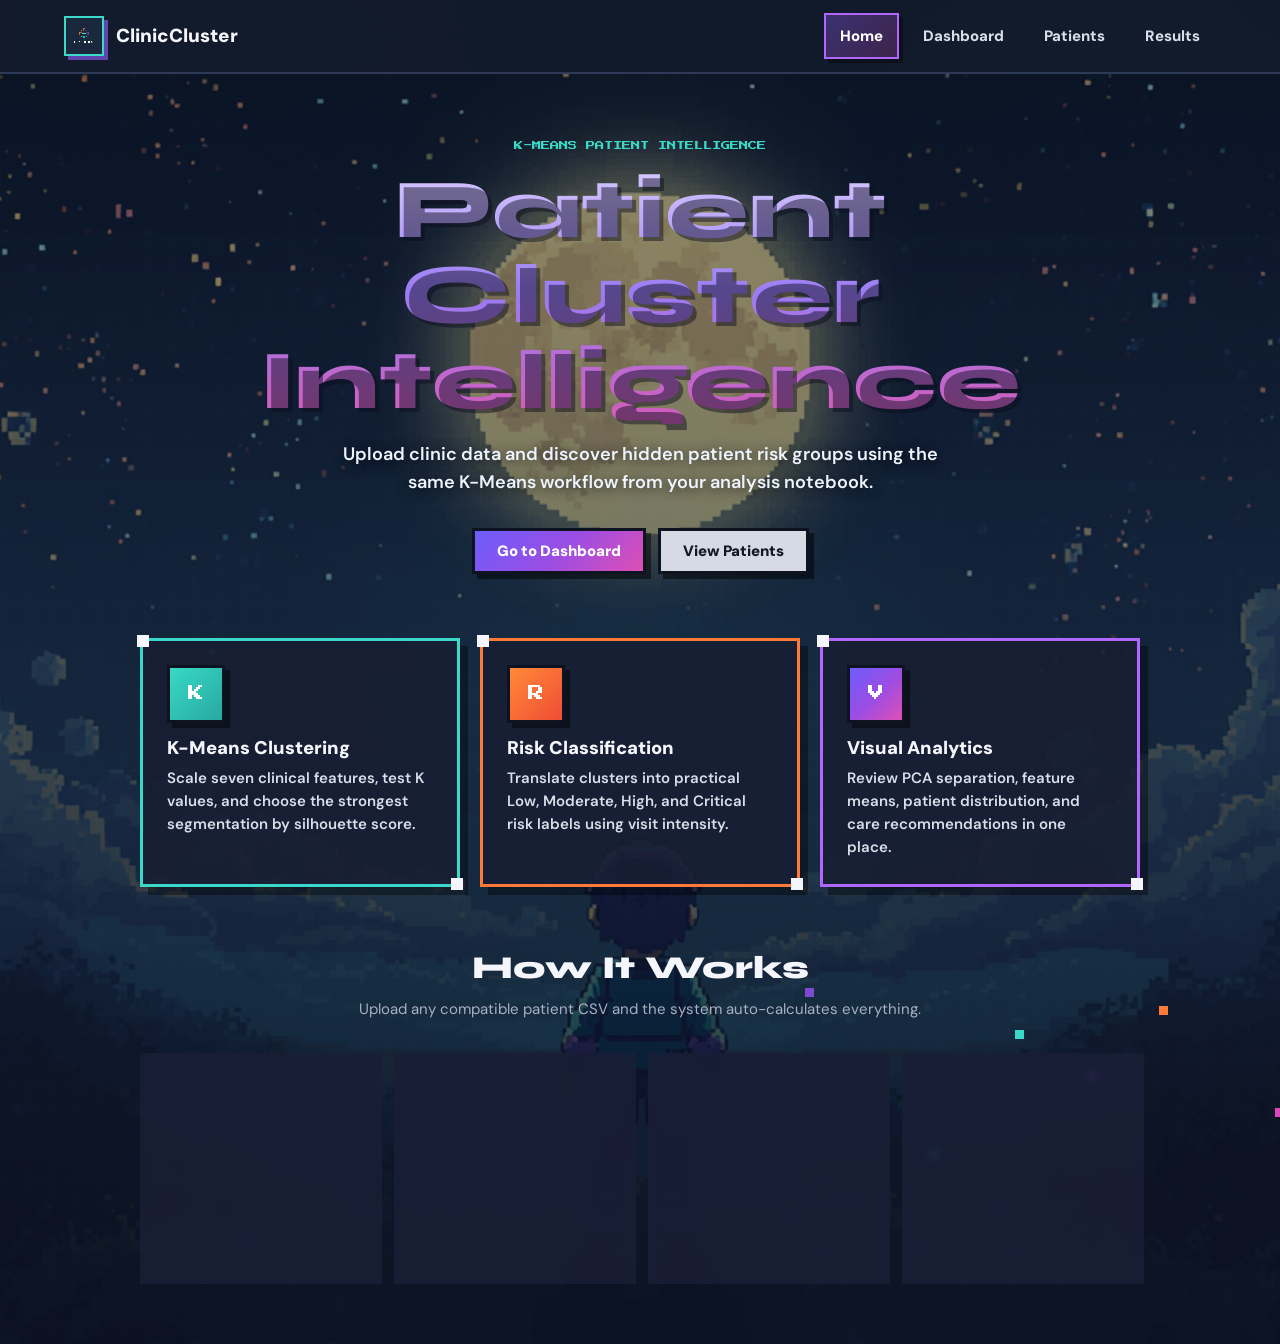
==== frontend/html/index.html @ 62147585 "initial commits" ====
<!DOCTYPE html>
<html lang="en">
<head>
  <meta charset="UTF-8">
  <meta name="viewport" content="width=device-width, initial-scale=1.0">
  <meta name="description" content="ClinicCluster — Upload clinic data and discover hidden patient risk groups using K-Means clustering analysis.">
  <title>ClinicCluster — Patient Cluster Intelligence</title>
  <link rel="icon" href="../images/favicon.ico">
  <link href="https://fonts.googleapis.com/css2?family=DM+Sans:wght@400;500;600;700;800&family=Press+Start+2P&family=Syne:wght@700;800&display=swap" rel="stylesheet">
  <link rel="stylesheet" href="../css/global.css">
  <link rel="stylesheet" href="../css/index.css">
</head>
<body>
  <header class="topbar">
    <nav class="nav">
      <a class="brand" href="index.html"><img class="brand-logo" src="../images/logo.png" alt="">ClinicCluster</a>
      <div class="nav-links">
        <a class="active" href="index.html">Home</a>
        <a href="dashboard.html">Dashboard</a>
        <a href="patients.html">Patients</a>
        <a href="results.html">Results</a>
      </div>
    </nav>
  </header>
  <main>
    <section class="hero">
      <div class="hero-copy">
        <p class="eyebrow">K-Means Patient Intelligence</p>
        <h1>Patient Cluster Intelligence</h1>
        <p class="lede">Upload clinic data and discover hidden patient risk groups using the same K-Means workflow from your analysis notebook.</p>
        <div class="actions">
          <a class="btn primary" href="dashboard.html">Go to Dashboard</a>
          <a class="btn ghost" href="patients.html">View Patients</a>
        </div>
      </div>

      <div class="feature-grid" aria-label="Core capabilities">
        <article class="feature-card">
          <span class="feature-icon">K</span>
          <h2>K-Means Clustering</h2>
          <p>Scale seven clinical features, test K values, and choose the strongest segmentation by silhouette score.</p>
        </article>
        <article class="feature-card">
          <span class="feature-icon">R</span>
          <h2>Risk Classification</h2>
          <p>Translate clusters into practical Low, Moderate, High, and Critical risk labels using visit intensity.</p>
        </article>
        <article class="feature-card">
          <span class="feature-icon">V</span>
          <h2>Visual Analytics</h2>
          <p>Review PCA separation, feature means, patient distribution, and care recommendations in one place.</p>
        </article>
      </div>

      <div class="how-it-works">
        <h2>How It Works</h2>
        <p>Upload any compatible patient CSV and the system auto-calculates everything.</p>
        <div class="steps-grid">
          <div class="step-card">
            <span class="step-num">1</span>
            <h3>Upload CSV</h3>
            <p>Drop any patient data CSV with clinical features like age, weight, blood pressure, and more.</p>
          </div>
          <div class="step-card">
            <span class="step-num">2</span>
            <h3>Auto-Calculate</h3>
            <p>BMI, normalized features, and data cleaning are computed automatically from your raw data.</p>
          </div>
          <div class="step-card">
            <span class="step-num">3</span>
            <h3>Cluster Patients</h3>
            <p>K-Means finds the optimal K value and assigns each patient to a risk cluster.</p>
          </div>
          <div class="step-card">
            <span class="step-num">4</span>
            <h3>View Insights</h3>
            <p>Explore interactive charts, risk labels, and care recommendations instantly.</p>
          </div>
        </div>
      </div>
    </section>
  </main>
</body>
</html>
---- frontend/css/global.css ----
/* ClinicCluster - dark pixelated design system */
:root {
  --bg: #182438;
  --bg-deep: #111a2a;
  --surface: #232946;
  --surface-2: #1d263d;
  --surface-3: #2a3152;
  --primary: #8b5cf6;
  --primary-light: #b167ff;
  --primary-dark: #5b38c8;
  --primary-50: rgba(139, 92, 246, 0.14);
  --accent-cyan: #39d8c8;
  --accent-rose: #d946b8;
  --accent-amber: #ff7a38;
  --accent-violet: #7c4bd1;
  --accent-emerald: #30d39d;
  --gradient: linear-gradient(135deg, #6d5dfc 0%, #9b4de3 52%, #df4fb4 100%);
  --gradient-warm: linear-gradient(135deg, #ff8a38, #f04d34);
  --gradient-cool: linear-gradient(135deg, #39d8c8, #6d5dfc);
  --gradient-nature: linear-gradient(135deg, #38d9c5, #28a9a1);
  --success: #49d990;
  --warning: #ffb23f;
  --danger: #ff5c67;
  --info: #58a6ff;
  --text: #f4f6fb;
  --text-secondary: #d9deea;
  --text-muted: #a9b0c2;
  --text-light: #838ba3;
  --border: #354162;
  --border-light: #2a3552;
  --shadow-xs: 4px 4px 0 rgba(0, 0, 0, 0.35);
  --shadow-sm: 6px 6px 0 rgba(0, 0, 0, 0.36);
  --shadow: 8px 8px 0 rgba(0, 0, 0, 0.38);
  --shadow-md: 10px 10px 0 rgba(0, 0, 0, 0.42);
  --shadow-lg: 14px 14px 0 rgba(0, 0, 0, 0.5);
  --radius-sm: 0;
  --radius: 0;
  --radius-lg: 0;
  --radius-xl: 0;
  --radius-2xl: 0;
  --radius-full: 0;
  --s1: 4px; --s2: 8px; --s3: 12px; --s4: 16px;
  --s5: 20px; --s6: 24px; --s8: 32px; --s10: 40px;
  --s12: 48px; --s16: 64px; --s20: 80px;
}

*, *::before, *::after {
  box-sizing: border-box;
  margin: 0;
  padding: 0;
}

html {
  background: var(--bg-deep);
}

body {
  min-height: 100vh;
  background:
    radial-gradient(circle at 15% 12%, rgba(139, 92, 246, 0.15), transparent 28%),
    radial-gradient(circle at 85% 20%, rgba(57, 216, 200, 0.1), transparent 24%),
    linear-gradient(180deg, var(--bg), var(--bg-deep));
  color: var(--text);
  font-family: "DM Sans", system-ui, sans-serif;
  font-size: 15px;
  line-height: 1.6;
  -webkit-font-smoothing: antialiased;
}

body::before {
  position: fixed;
  inset: 0;
  z-index: -1;
  pointer-events: none;
  background-image:
    linear-gradient(rgba(255,255,255,0.035) 1px, transparent 1px),
    linear-gradient(90deg, rgba(255,255,255,0.035) 1px, transparent 1px);
  background-size: 28px 28px;
  mask-image: linear-gradient(to bottom, rgba(0,0,0,0.6), transparent 75%);
  content: "";
}

a { color: inherit; text-decoration: none; }
button, input, select, textarea { font: inherit; }
img { display: block; max-width: 100%; }

h1, h2, h3, h4 {
  color: var(--text);
  font-family: "Syne", "DM Sans", system-ui, sans-serif;
  font-weight: 800;
  line-height: 1.08;
  letter-spacing: 0;
}

.topbar {
  position: sticky;
  top: 0;
  z-index: 50;
  border-bottom: 2px solid rgba(53, 65, 98, 0.8);
  background: rgba(17, 26, 42, 0.9);
  backdrop-filter: blur(18px);
}

.nav {
  display: flex;
  align-items: center;
  justify-content: space-between;
  max-width: 1200px;
  height: 72px;
  margin: 0 auto;
  padding: 0 var(--s6);
}

.brand {
  display: inline-flex;
  align-items: center;
  gap: var(--s3);
  color: var(--text);
  font-family: "DM Sans", system-ui, sans-serif;
  font-size: 1.18rem;
  font-weight: 900;
}

.brand-logo {
  width: 40px;
  height: 40px;
  object-fit: cover;
  object-position: center 30%;
  border: 2px solid var(--accent-cyan);
  image-rendering: pixelated;
  box-shadow: 4px 4px 0 rgba(139, 92, 246, 0.65);
}

.brand-mark {
  display: none;
}

.nav-links {
  display: flex;
  align-items: center;
  gap: var(--s2);
}

.nav-links a {
  padding: 9px 14px;
  border: 2px solid transparent;
  color: var(--text-secondary);
  font-weight: 800;
  transition: transform 120ms ease, border-color 120ms ease, color 120ms ease, background 120ms ease;
}

.nav-links a:hover {
  border-color: var(--border);
  color: var(--text);
  background: rgba(255,255,255,0.04);
  transform: translate(-2px, -2px);
}

.nav-links a.active {
  border-color: var(--primary-light);
  color: white;
  background: linear-gradient(135deg, rgba(139,92,246,0.35), rgba(217,70,184,0.22));
  box-shadow: 4px 4px 0 rgba(0, 0, 0, 0.35);
}

.page-shell {
  max-width: 1200px;
  margin: 0 auto;
  padding: var(--s8) var(--s6) var(--s16);
}

.page-head {
  display: flex;
  align-items: center;
  justify-content: space-between;
  gap: var(--s4);
  margin-bottom: var(--s8);
}

.page-head h1 {
  font-size: clamp(1.85rem, 4vw, 2.8rem);
  text-shadow: 4px 4px 0 rgba(139, 92, 246, 0.32);
}

.eyebrow {
  margin: 0 0 var(--s3);
  color: var(--accent-cyan);
  font-family: "Press Start 2P", monospace;
  font-size: 0.58rem;
  line-height: 1.8;
  text-transform: uppercase;
}

.btn {
  display: inline-flex;
  align-items: center;
  justify-content: center;
  gap: var(--s2);
  min-height: 46px;
  padding: 0 22px;
  border: 3px solid #0d1320;
  color: var(--text);
  background: var(--surface-3);
  box-shadow: 5px 5px 0 rgba(0,0,0,0.5);
  cursor: pointer;
  font-weight: 900;
  transition: transform 120ms ease, box-shadow 120ms ease, filter 120ms ease;
}

.btn:hover {
  transform: translate(-2px, -2px);
  box-shadow: 7px 7px 0 rgba(0,0,0,0.55);
}

.btn:active {
  transform: translate(2px, 2px);
  box-shadow: 2px 2px 0 rgba(0,0,0,0.55);
}

.btn.primary {
  color: white;
  background: var(--gradient);
}

.btn.ghost {
  color: var(--text);
  background: #d6dae4;
  color: #111827;
}

.empty-state {
  padding: var(--s8);
  border: 3px dashed var(--border);
  color: var(--text-muted);
  background: rgba(35, 41, 70, 0.88);
  text-align: center;
}

.hidden { display: none !important; }

.toast {
  position: fixed;
  right: var(--s6);
  bottom: var(--s6);
  z-index: 100;
  max-width: 380px;
  padding: var(--s4) var(--s6);
  border: 3px solid #0d1320;
  color: var(--text);
  background: var(--surface-3);
  box-shadow: var(--shadow-lg);
  font-weight: 800;
}

.risk-badge {
  display: inline-flex;
  align-items: center;
  padding: 5px 12px;
  border: 2px solid currentColor;
  color: var(--text);
  background: rgba(255,255,255,0.06);
  font-family: "Press Start 2P", monospace;
  font-size: 0.48rem;
  line-height: 1.5;
}

.risk-low { color: var(--success); background: rgba(73, 217, 144, 0.14); }
.risk-moderate { color: #ffd760; background: rgba(255, 215, 96, 0.12); }
.risk-high { color: var(--warning); background: rgba(255, 178, 63, 0.13); }
.risk-critical { color: var(--danger); background: rgba(255, 92, 103, 0.13); }

.table-wrap {
  width: 100%;
  overflow-x: auto;
  border: 3px solid var(--border);
  background: var(--surface);
  box-shadow: var(--shadow);
}

table {
  width: 100%;
  border-collapse: collapse;
}

th, td {
  padding: 14px 18px;
  text-align: left;
  white-space: nowrap;
}

th {
  border-bottom: 3px solid var(--border);
  color: var(--accent-cyan);
  background: var(--surface-2);
  font-family: "Press Start 2P", monospace;
  font-size: 0.5rem;
  line-height: 1.6;
  text-transform: uppercase;
}

td {
  border-bottom: 1px solid var(--border-light);
  color: var(--text-secondary);
  font-size: 0.9rem;
}

tbody tr:hover {
  background: rgba(139, 92, 246, 0.12);
}

tbody tr:last-child td {
  border-bottom: none;
}

@keyframes fadeIn {
  from { opacity: 0; transform: translateY(10px); }
  to { opacity: 1; transform: translateY(0); }
}

@keyframes pixelFloat {
  0%, 100% { transform: translate(0, 0); opacity: 0.55; }
  50% { transform: translate(12px, -10px); opacity: 1; }
}

@media (max-width: 768px) {
  .nav {
    height: auto;
    min-height: 72px;
    align-items: flex-start;
    flex-direction: column;
    padding: var(--s3) var(--s4);
  }

  .nav-links {
    width: 100%;
    overflow-x: auto;
    padding-bottom: var(--s1);
  }

  .nav-links a {
    padding: 7px 10px;
    font-size: 0.82rem;
  }

  .page-shell {
    padding: var(--s6) var(--s4) var(--s12);
  }

  .page-head {
    align-items: flex-start;
    flex-direction: column;
  }
}
---- frontend/css/index.css ----
/* Home page - pixelated dark hero */
.hero {
  position: relative;
  min-height: calc(100vh - 72px);
  display: flex;
  flex-direction: column;
  align-items: center;
  justify-content: center;
  overflow: hidden;
  padding: var(--s16) var(--s6);
  background:
    linear-gradient(180deg, rgba(7, 12, 24, 0.45) 0%, rgba(12, 18, 34, 0.54) 46%, rgba(12, 18, 34, 0.9) 100%),
    radial-gradient(circle at 50% 18%, rgba(255, 238, 158, 0.12), transparent 23%),
    radial-gradient(circle at 50% 50%, rgba(68, 201, 214, 0.14), transparent 42%),
    url("../images/landing-moon-bg.jpg"),
    var(--bg-deep);
  background-position: center, center, center, center top, center;
  background-repeat: no-repeat;
  background-size: cover, cover, cover, cover, auto;
  isolation: isolate;
}

.hero::before {
  position: absolute;
  inset: 0;
  z-index: 0;
  pointer-events: none;
  background:
    linear-gradient(rgba(255,255,255,0.028) 1px, transparent 1px),
    linear-gradient(90deg, rgba(255,255,255,0.028) 1px, transparent 1px);
  background-size: 24px 24px;
  mix-blend-mode: soft-light;
  content: "";
}

.hero::after {
  position: absolute;
  width: 9px;
  height: 9px;
  background: var(--accent-cyan);
  box-shadow:
    72px 42px 0 var(--primary-light),
    144px -24px 0 var(--accent-amber),
    260px 78px 0 var(--accent-rose),
    -86px 120px 0 var(--accent-cyan),
    -210px -42px 0 var(--accent-violet);
  content: "";
  image-rendering: pixelated;
  animation: pixelFloat 5s ease-in-out infinite;
}

.hero::after {
  z-index: 0;
  right: 20%;
  bottom: 24%;
  animation-delay: -2s;
}

.hero-copy {
  position: relative;
  z-index: 1;
  max-width: 860px;
  margin: 0 auto var(--s16);
  text-align: center;
  animation: fadeIn 0.8s ease;
}

.hero h1 {
  margin-bottom: var(--s4);
  background: linear-gradient(180deg, #d6c9ff 0%, #9b7cf4 48%, #d45cb8 100%);
  background-clip: text;
  font-size: clamp(2.7rem, 7vw, 5.25rem);
  font-weight: 900;
  line-height: 1.02;
  -webkit-background-clip: text;
  -webkit-text-fill-color: transparent;
  text-shadow: 4px 4px 0 rgba(10, 12, 30, 0.48);
}

.lede {
  max-width: 620px;
  margin: var(--s4) auto var(--s8);
  color: #eef4ff;
  font-size: 1.13rem;
  font-weight: 600;
  line-height: 1.55;
  text-shadow: 0 2px 12px rgba(0, 0, 0, 0.68);
}

.actions {
  display: flex;
  justify-content: center;
  gap: var(--s3);
  flex-wrap: wrap;
}

.feature-grid {
  position: relative;
  z-index: 1;
  display: grid;
  grid-template-columns: repeat(3, 1fr);
  gap: var(--s5);
  width: min(1000px, 100%);
  margin: 0 auto var(--s16);
  animation: fadeIn 1s ease 0.2s both;
}

.feature-card {
  position: relative;
  min-height: 196px;
  padding: var(--s6);
  border: 3px solid var(--accent-cyan);
  background: rgba(24, 30, 52, 0.9);
  backdrop-filter: blur(4px);
  box-shadow: var(--shadow);
  transition: transform 140ms ease, box-shadow 140ms ease;
}

.feature-card:nth-child(2) {
  border-color: var(--accent-amber);
}

.feature-card:nth-child(3) {
  border-color: var(--primary-light);
}

.feature-card::before,
.feature-card::after {
  position: absolute;
  width: 12px;
  height: 12px;
  background: currentColor;
  content: "";
}

.feature-card::before { top: -6px; left: -6px; }
.feature-card::after { right: -6px; bottom: -6px; }

.feature-card:hover {
  transform: translate(-5px, -5px);
  box-shadow: 13px 13px 0 rgba(0, 0, 0, 0.5);
}

.feature-icon {
  display: grid;
  place-items: center;
  width: 58px;
  height: 58px;
  margin-bottom: var(--s4);
  border: 3px solid #0d1320;
  color: white;
  background: var(--gradient-nature);
  box-shadow: 5px 5px 0 rgba(0,0,0,0.45);
  font-family: "Press Start 2P", monospace;
  font-size: 1rem;
}

.feature-card:nth-child(2) .feature-icon { background: var(--gradient-warm); }
.feature-card:nth-child(3) .feature-icon { background: var(--gradient); }

.feature-card h2 {
  margin-bottom: var(--s2);
  font-family: "DM Sans", system-ui, sans-serif;
  font-size: 1.15rem;
  font-weight: 900;
}

.feature-card p {
  margin: 0;
  color: var(--text-secondary);
  font-weight: 600;
  line-height: 1.55;
}

.how-it-works {
  position: relative;
  z-index: 1;
  width: min(1000px, 100%);
  margin: 0 auto;
  text-align: center;
}

.how-it-works > h2 {
  margin-bottom: var(--s3);
  font-size: 2rem;
}

.how-it-works > p {
  margin-bottom: var(--s8);
  color: var(--text-muted);
}

.steps-grid {
  display: grid;
  grid-template-columns: repeat(4, 1fr);
  gap: var(--s4);
}

.step-card {
  padding: var(--s6) var(--s4);
  border: 3px solid var(--border);
  background: rgba(25, 31, 54, 0.9);
  backdrop-filter: blur(4px);
  box-shadow: var(--shadow-xs);
}

.step-num {
  display: inline-grid;
  place-items: center;
  width: 40px;
  height: 40px;
  margin-bottom: var(--s3);
  border: 2px solid #0d1320;
  color: white;
  background: var(--gradient);
  font-family: "Press Start 2P", monospace;
  font-size: 0.62rem;
}

.step-card h3 {
  margin-bottom: var(--s2);
  font-size: 0.95rem;
}

.step-card p {
  margin: 0;
  color: var(--text-muted);
}

@media (max-width: 860px) {
  .feature-grid { grid-template-columns: 1fr; max-width: 440px; }
  .steps-grid { grid-template-columns: repeat(2, 1fr); }
}

@media (max-width: 520px) {
  .steps-grid { grid-template-columns: 1fr; }
  .hero { padding: var(--s10) var(--s4); }
}
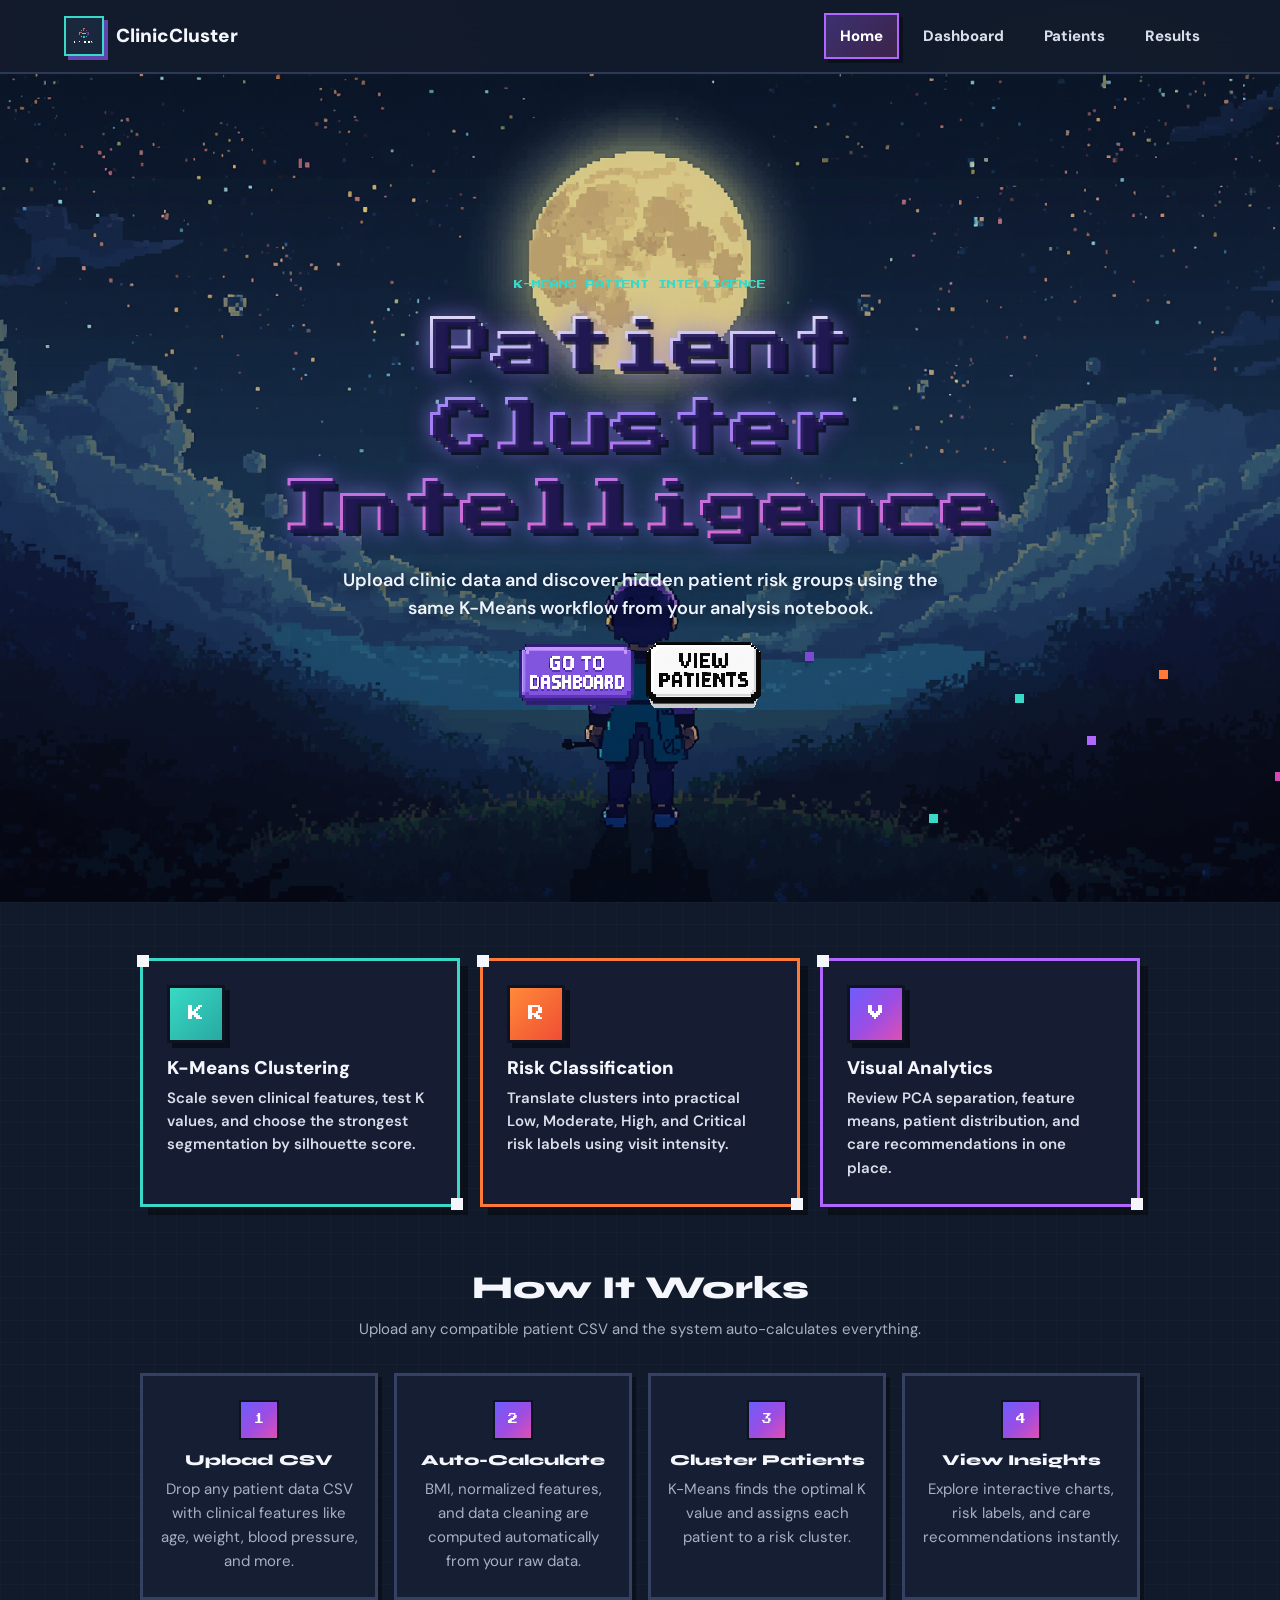
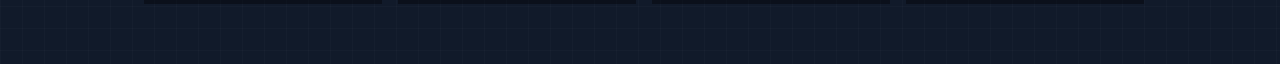
==== commit e9de05b6: "DESIGN CHANGES" ====
--- a/frontend/html/index.html
+++ b/frontend/html/index.html
@@ -24,28 +24,37 @@
   </header>
   <main>
     <section class="hero">
+      <video class="hero-video" autoplay muted loop playsinline poster="../images/landing-moon-bg.jpg" aria-hidden="true">
+        <source src="../images/landing-night-motion.mp4" type="video/mp4">
+      </video>
       <div class="hero-copy">
         <p class="eyebrow">K-Means Patient Intelligence</p>
         <h1>Patient Cluster Intelligence</h1>
         <p class="lede">Upload clinic data and discover hidden patient risk groups using the same K-Means workflow from your analysis notebook.</p>
         <div class="actions">
-          <a class="btn primary" href="dashboard.html">Go to Dashboard</a>
-          <a class="btn ghost" href="patients.html">View Patients</a>
+          <a class="pixel-button" href="dashboard.html" aria-label="Go to Dashboard">
+            <img src="../images/button-go-dashboard.jpg" alt="Go to Dashboard">
+          </a>
+          <a class="pixel-button" href="patients.html" aria-label="View Patients">
+            <img src="../images/button-view-patients.jpg" alt="View Patients">
+          </a>
         </div>
       </div>
+    </section>
 
+    <section class="landing-details">
       <div class="feature-grid" aria-label="Core capabilities">
-        <article class="feature-card">
+        <article class="feature-card reveal-on-scroll">
           <span class="feature-icon">K</span>
           <h2>K-Means Clustering</h2>
           <p>Scale seven clinical features, test K values, and choose the strongest segmentation by silhouette score.</p>
         </article>
-        <article class="feature-card">
+        <article class="feature-card reveal-on-scroll">
           <span class="feature-icon">R</span>
           <h2>Risk Classification</h2>
           <p>Translate clusters into practical Low, Moderate, High, and Critical risk labels using visit intensity.</p>
         </article>
-        <article class="feature-card">
+        <article class="feature-card reveal-on-scroll">
           <span class="feature-icon">V</span>
           <h2>Visual Analytics</h2>
           <p>Review PCA separation, feature means, patient distribution, and care recommendations in one place.</p>
@@ -56,22 +65,22 @@
         <h2>How It Works</h2>
         <p>Upload any compatible patient CSV and the system auto-calculates everything.</p>
         <div class="steps-grid">
-          <div class="step-card">
+          <div class="step-card reveal-on-scroll">
             <span class="step-num">1</span>
             <h3>Upload CSV</h3>
             <p>Drop any patient data CSV with clinical features like age, weight, blood pressure, and more.</p>
           </div>
-          <div class="step-card">
+          <div class="step-card reveal-on-scroll">
             <span class="step-num">2</span>
             <h3>Auto-Calculate</h3>
             <p>BMI, normalized features, and data cleaning are computed automatically from your raw data.</p>
           </div>
-          <div class="step-card">
+          <div class="step-card reveal-on-scroll">
             <span class="step-num">3</span>
             <h3>Cluster Patients</h3>
             <p>K-Means finds the optimal K value and assigns each patient to a risk cluster.</p>
           </div>
-          <div class="step-card">
+          <div class="step-card reveal-on-scroll">
             <span class="step-num">4</span>
             <h3>View Insights</h3>
             <p>Explore interactive charts, risk labels, and care recommendations instantly.</p>
@@ -80,5 +89,22 @@
       </div>
     </section>
   </main>
+  <script>
+    const revealItems = document.querySelectorAll(".reveal-on-scroll");
+
+    const revealObserver = new IntersectionObserver((entries) => {
+      entries.forEach((entry) => {
+        if (entry.isIntersecting) {
+          entry.target.classList.add("is-visible");
+          revealObserver.unobserve(entry.target);
+        }
+      });
+    }, { threshold: 0.18 });
+
+    revealItems.forEach((item, index) => {
+      item.style.setProperty("--reveal-delay", `${index * 70}ms`);
+      revealObserver.observe(item);
+    });
+  </script>
 </body>
 </html>
--- a/frontend/css/index.css
+++ b/frontend/css/index.css
@@ -3,32 +3,43 @@
   position: relative;
   min-height: calc(100vh - 72px);
   display: flex;
-  flex-direction: column;
   align-items: center;
   justify-content: center;
   overflow: hidden;
-  padding: var(--s16) var(--s6);
-  background:
-    linear-gradient(180deg, rgba(7, 12, 24, 0.45) 0%, rgba(12, 18, 34, 0.54) 46%, rgba(12, 18, 34, 0.9) 100%),
+  padding: clamp(40px, 7vh, 76px) var(--s6) clamp(34px, 6vh, 64px);
+  background:
+    linear-gradient(180deg, rgba(7, 12, 24, 0.38) 0%, rgba(12, 18, 34, 0.5) 52%, rgba(12, 18, 34, 0.74) 100%),
     radial-gradient(circle at 50% 18%, rgba(255, 238, 158, 0.12), transparent 23%),
     radial-gradient(circle at 50% 50%, rgba(68, 201, 214, 0.14), transparent 42%),
-    url("../images/landing-moon-bg.jpg"),
     var(--bg-deep);
-  background-position: center, center, center, center top, center;
+  background-position: center, center, center, center;
   background-repeat: no-repeat;
-  background-size: cover, cover, cover, cover, auto;
+  background-size: cover, cover, cover, auto;
   isolation: isolate;
 }
 
-.hero::before {
+.hero-video {
   position: absolute;
   inset: 0;
   z-index: 0;
+  width: 100%;
+  height: 100%;
+  object-fit: cover;
+  object-position: center 48%;
+  opacity: 0.86;
+  image-rendering: pixelated;
+}
+
+.hero::before {
+  position: absolute;
+  inset: 0;
+  z-index: 1;
   pointer-events: none;
   background:
+    linear-gradient(180deg, rgba(5, 9, 19, 0.22) 0%, rgba(8, 13, 25, 0.24) 48%, rgba(10, 15, 28, 0.58) 100%),
     linear-gradient(rgba(255,255,255,0.028) 1px, transparent 1px),
     linear-gradient(90deg, rgba(255,255,255,0.028) 1px, transparent 1px);
-  background-size: 24px 24px;
+  background-size: cover, 24px 24px, 24px 24px;
   mix-blend-mode: soft-light;
   content: "";
 }
@@ -50,7 +61,7 @@
 }
 
 .hero::after {
-  z-index: 0;
+  z-index: 1;
   right: 20%;
   bottom: 24%;
   animation-delay: -2s;
@@ -58,28 +69,36 @@
 
 .hero-copy {
   position: relative;
-  z-index: 1;
+  z-index: 2;
   max-width: 860px;
-  margin: 0 auto var(--s16);
+  margin: 0 auto;
   text-align: center;
   animation: fadeIn 0.8s ease;
 }
 
 .hero h1 {
   margin-bottom: var(--s4);
-  background: linear-gradient(180deg, #d6c9ff 0%, #9b7cf4 48%, #d45cb8 100%);
+  background:
+    linear-gradient(180deg, #f3edff 0%, #a77cff 44%, #f060d3 100%);
   background-clip: text;
-  font-size: clamp(2.7rem, 7vw, 5.25rem);
-  font-weight: 900;
-  line-height: 1.02;
+  font-family: "Press Start 2P", monospace;
+  font-size: clamp(1.75rem, 4.7vw, 4.1rem);
+  font-weight: 400;
+  line-height: 1.35;
   -webkit-background-clip: text;
   -webkit-text-fill-color: transparent;
-  text-shadow: 4px 4px 0 rgba(10, 12, 30, 0.48);
+  filter: drop-shadow(0 0 10px rgba(139, 92, 246, 0.38));
+  text-shadow:
+    3px 3px 0 rgba(31, 22, 82, 0.9),
+    6px 6px 0 rgba(7, 11, 25, 0.78),
+    0 0 18px rgba(57, 216, 200, 0.22),
+    0 0 30px rgba(217, 70, 184, 0.22);
+  animation: titleGlow 2.8s ease-in-out infinite;
 }
 
 .lede {
   max-width: 620px;
-  margin: var(--s4) auto var(--s8);
+  margin: var(--s4) auto var(--s5);
   color: #eef4ff;
   font-size: 1.13rem;
   font-weight: 600;
@@ -90,8 +109,63 @@
 .actions {
   display: flex;
   justify-content: center;
+  align-items: center;
   gap: var(--s3);
   flex-wrap: wrap;
+}
+
+.pixel-button {
+  display: inline-flex;
+  align-items: center;
+  justify-content: center;
+  width: clamp(96px, 9vw, 132px);
+  line-height: 0;
+  image-rendering: pixelated;
+  transition: transform 120ms ease, filter 120ms ease;
+}
+
+.pixel-button:hover {
+  transform: translate(-3px, -3px);
+  filter: brightness(1.06);
+}
+
+.pixel-button:active {
+  transform: translate(2px, 2px);
+  filter: brightness(0.95);
+}
+
+.pixel-button img {
+  width: 100%;
+  height: auto;
+  image-rendering: pixelated;
+}
+
+.landing-details {
+  position: relative;
+  overflow: hidden;
+  padding: var(--s14, 56px) var(--s6) var(--s16);
+  background:
+    linear-gradient(180deg, rgba(7, 12, 24, 0.78), rgba(11, 18, 32, 0.8) 44%, rgba(9, 14, 26, 0.92)),
+    url("../images/landing-details-bg.jpg"),
+    var(--bg-deep);
+  background-attachment: fixed;
+  background-position: center;
+  background-repeat: no-repeat;
+  background-size: cover;
+  isolation: isolate;
+}
+
+.landing-details::before {
+  position: absolute;
+  inset: 0;
+  z-index: -1;
+  pointer-events: none;
+  background:
+    linear-gradient(rgba(255,255,255,0.026) 1px, transparent 1px),
+    linear-gradient(90deg, rgba(255,255,255,0.026) 1px, transparent 1px);
+  background-size: 22px 22px;
+  content: "";
+  opacity: 0.7;
 }
 
 .feature-grid {
@@ -110,7 +184,7 @@
   min-height: 196px;
   padding: var(--s6);
   border: 3px solid var(--accent-cyan);
-  background: rgba(24, 30, 52, 0.9);
+  background: rgba(24, 30, 52, 0.82);
   backdrop-filter: blur(4px);
   box-shadow: var(--shadow);
   transition: transform 140ms ease, box-shadow 140ms ease;
@@ -199,7 +273,7 @@
 .step-card {
   padding: var(--s6) var(--s4);
   border: 3px solid var(--border);
-  background: rgba(25, 31, 54, 0.9);
+  background: rgba(25, 31, 54, 0.84);
   backdrop-filter: blur(4px);
   box-shadow: var(--shadow-xs);
 }
@@ -227,12 +301,55 @@
   color: var(--text-muted);
 }
 
+@keyframes titleGlow {
+  0%, 100% {
+    filter: drop-shadow(0 0 8px rgba(139, 92, 246, 0.34));
+  }
+
+  50% {
+    filter:
+      drop-shadow(0 0 14px rgba(57, 216, 200, 0.38))
+      drop-shadow(0 0 18px rgba(217, 70, 184, 0.3));
+  }
+}
+
+.reveal-on-scroll {
+  opacity: 0;
+  transform: translateY(34px) scale(0.97);
+  transition:
+    opacity 560ms ease,
+    transform 560ms cubic-bezier(0.2, 0.9, 0.2, 1);
+  transition-delay: var(--reveal-delay, 0ms);
+}
+
+.reveal-on-scroll.is-visible {
+  opacity: 1;
+  transform: translateY(0) scale(1);
+}
+
 @media (max-width: 860px) {
   .feature-grid { grid-template-columns: 1fr; max-width: 440px; }
   .steps-grid { grid-template-columns: repeat(2, 1fr); }
+  .hero {
+    min-height: calc(100svh - 72px);
+  }
+  .hero-video { object-position: center center; }
+  .landing-details { background-attachment: scroll; }
 }
 
 @media (max-width: 520px) {
   .steps-grid { grid-template-columns: 1fr; }
-  .hero { padding: var(--s10) var(--s4); }
-}
+  .hero { padding: var(--s8) var(--s4); }
+  .actions { gap: var(--s2); }
+  .pixel-button { width: min(42vw, 124px); }
+}
+
+@media (prefers-reduced-motion: reduce) {
+  .reveal-on-scroll,
+  .hero h1 {
+    animation: none;
+    opacity: 1;
+    transform: none;
+    transition: none;
+  }
+}
